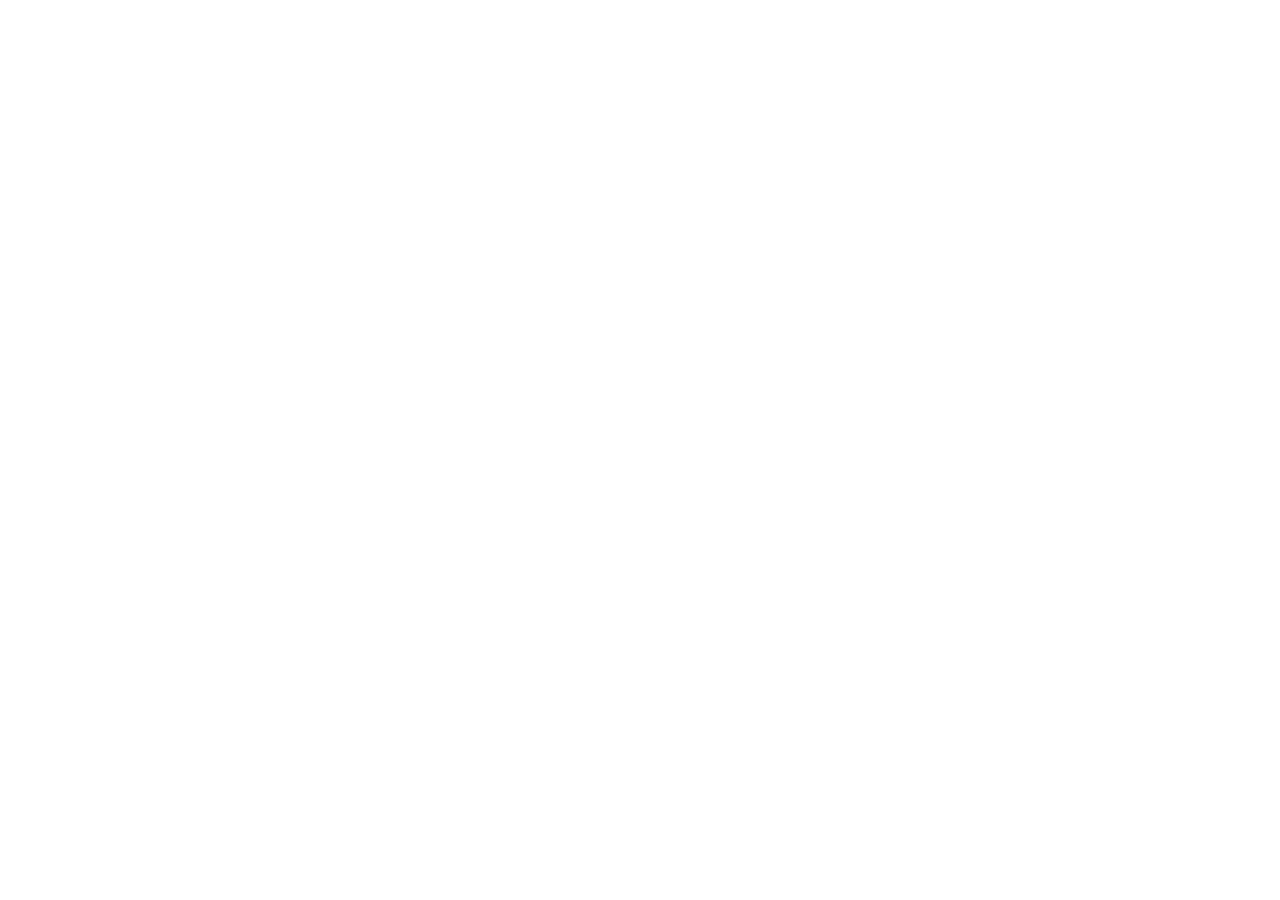
==== idlemerge.html @ b6aa2a53 "first commit for idle merge" ====
<!DOCTYPE html>
    <html lang="en">
    <head>
        <meta charset="UTF-8">
        <meta name="viewport" content="width=device-width, initial-scale=1.0">
        <title>Idle merge</title>
        <style>            
            html, body {
                width: 100%;
                height: 100%;
                margin: 0;
            }
        </style>
    </head>
    <body>
        <div id="garden"></div>
    </body>
</html>
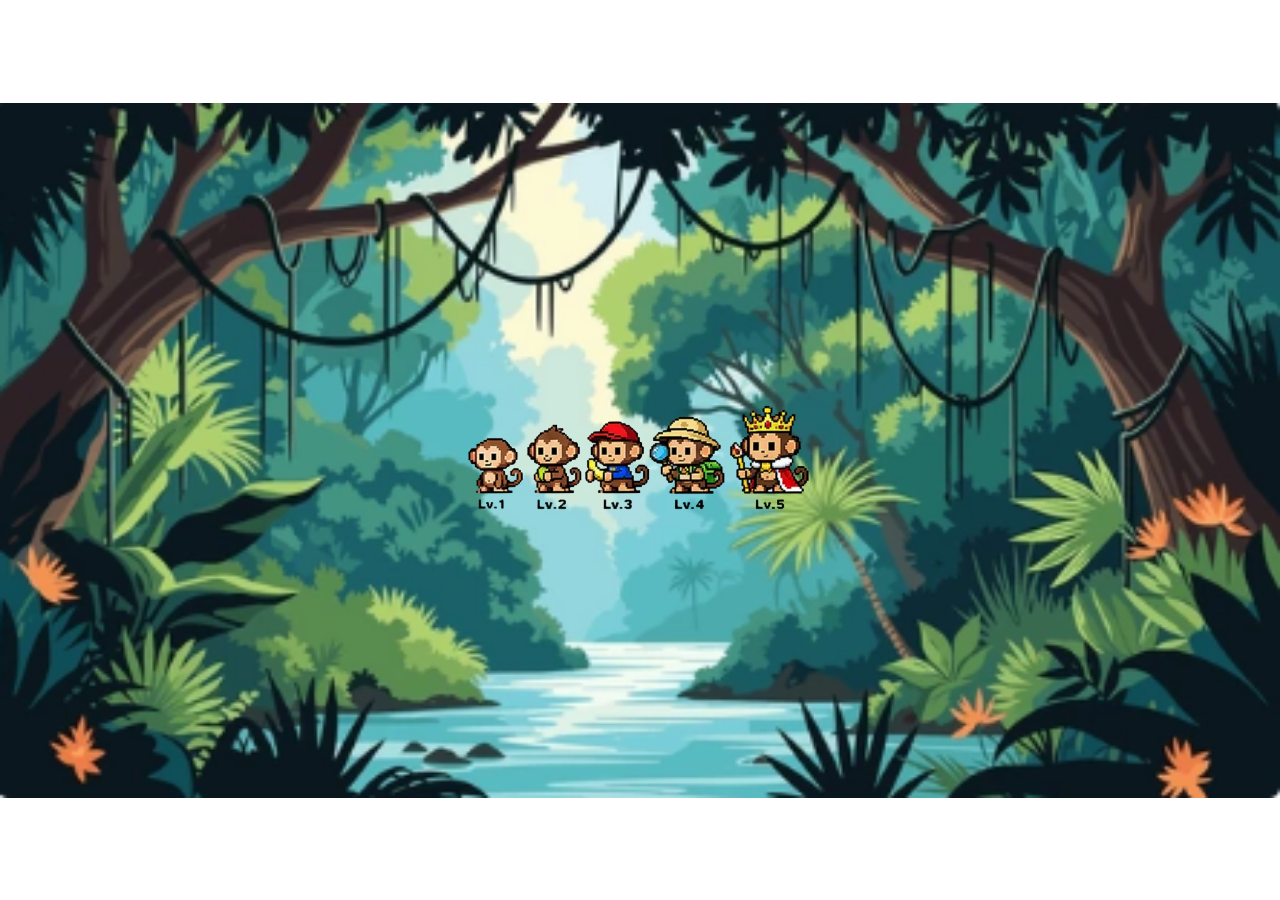
==== commit 421f41e3: "add img resources" ====
--- a/idlemerge.html
+++ b/idlemerge.html
@@ -10,9 +10,16 @@
                 height: 100%;
                 margin: 0;
             }
+            #jungle {
+                width: 100%;
+                height: 100%;
+                background: center / 100% no-repeat url("jungle.png")
+            }
         </style>
     </head>
     <body>
-        <div id="garden"></div>
+        <div id="jungle">
+            <img src="monkeys_v1.png" style="position: absolute; top: calc(50% - 145px / 2); left: calc(50% - 348px / 2);"/>
+        </div>
     </body>
 </html>
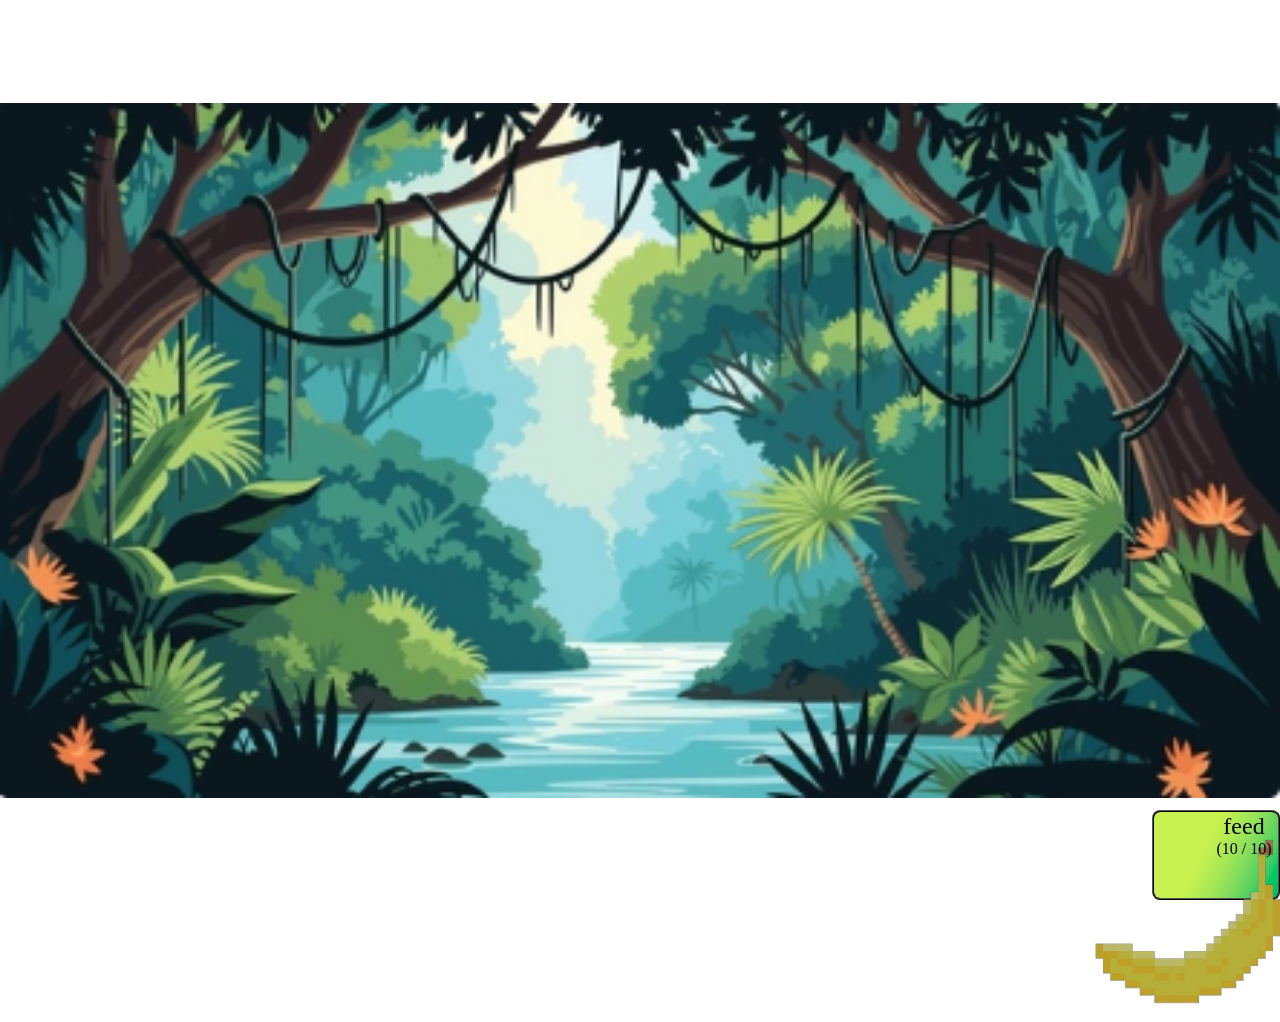
==== commit b6b0a414: "implement generating bananas" ====
--- a/idlemerge.html
+++ b/idlemerge.html
@@ -13,13 +13,49 @@
             #jungle {
                 width: 100%;
                 height: 100%;
-                background: center / 100% no-repeat url("jungle.png")
+                background: center / 100% no-repeat url("./images/jungle.png")
+            }
+            #controller-container {
+                position: absolute;
+                top: 90%;
+                display: flex;
+                width: 100%;
+                height: 10%;
+                padding: 0;
+                box-sizing: border-box;
+                flex-direction: row-reverse;
+            }
+            #generator {
+                display: flex;
+                width: 10%;
+                height: 100%;
+                border-style: ridge;
+                border-radius: 0.5rem;
+                --hdr-gradient: linear-gradient(
+                  116deg in oklab,
+                  oklch(90% 0.19 123) 42%,
+                  72%,
+                  oklch(70% 0.2 155)  96%
+                );
+                --sdr-gradient: linear-gradient(116deg, #c7f24f 42%, 72%, #00c063 96%);
+                background: var(--hdr-gradient);
             }
         </style>
+        <script type="module" src="./scripts/idlemerge/gamecontroller.js"></script>
     </head>
     <body>
         <div id="jungle">
-            <img src="monkeys_v1.png" style="position: absolute; top: calc(50% - 145px / 2); left: calc(50% - 348px / 2);"/>
+            <div id="controller-container">
+                <button id="generator">
+                    <div style="width: 50%; display: flex; flex-direction: column; align-items: center; justify-content: center;">
+                        <img src="./images/banana.png" style="height: 70%;"/>
+                    </div>
+                    <div style="width: 50%; display: flex; flex-direction: column; align-items: center; justify-content: center; font-size: 1.5rem; font-family: fantasy;">
+                        <div>feed</div>
+                        <div id="remaining" style="font-size: 1rem;"></div>
+                    </div>
+                </button>
+            </div>
         </div>
     </body>
 </html>
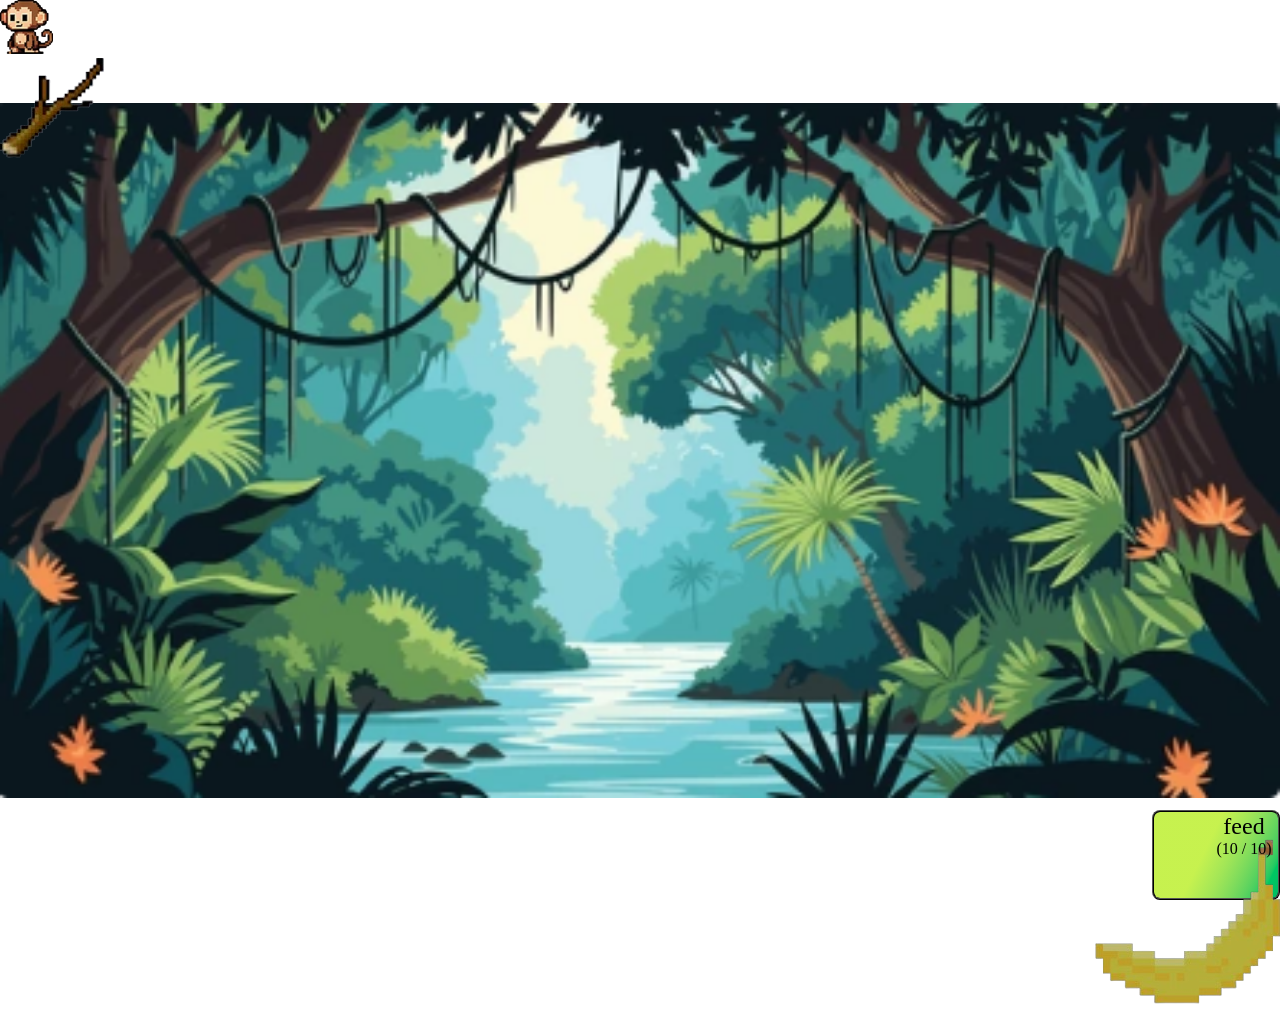
==== commit df8615e2: "Implement displaying finance" ====
--- a/idlemerge.html
+++ b/idlemerge.html
@@ -45,6 +45,16 @@
     </head>
     <body>
         <div id="jungle">
+            <div id="inventory">
+                <div id="monkey_count">
+                    <div><img src="./images/monkey_lv1.png" /></div>
+                    <div></div>
+                </div>
+                <div id="finance">
+                    <div><img src="./images/branch.png" /></div>
+                    <div></div>
+                </div>
+            </div>
             <div id="controller-container">
                 <button id="generator">
                     <div style="width: 50%; display: flex; flex-direction: column; align-items: center; justify-content: center;">
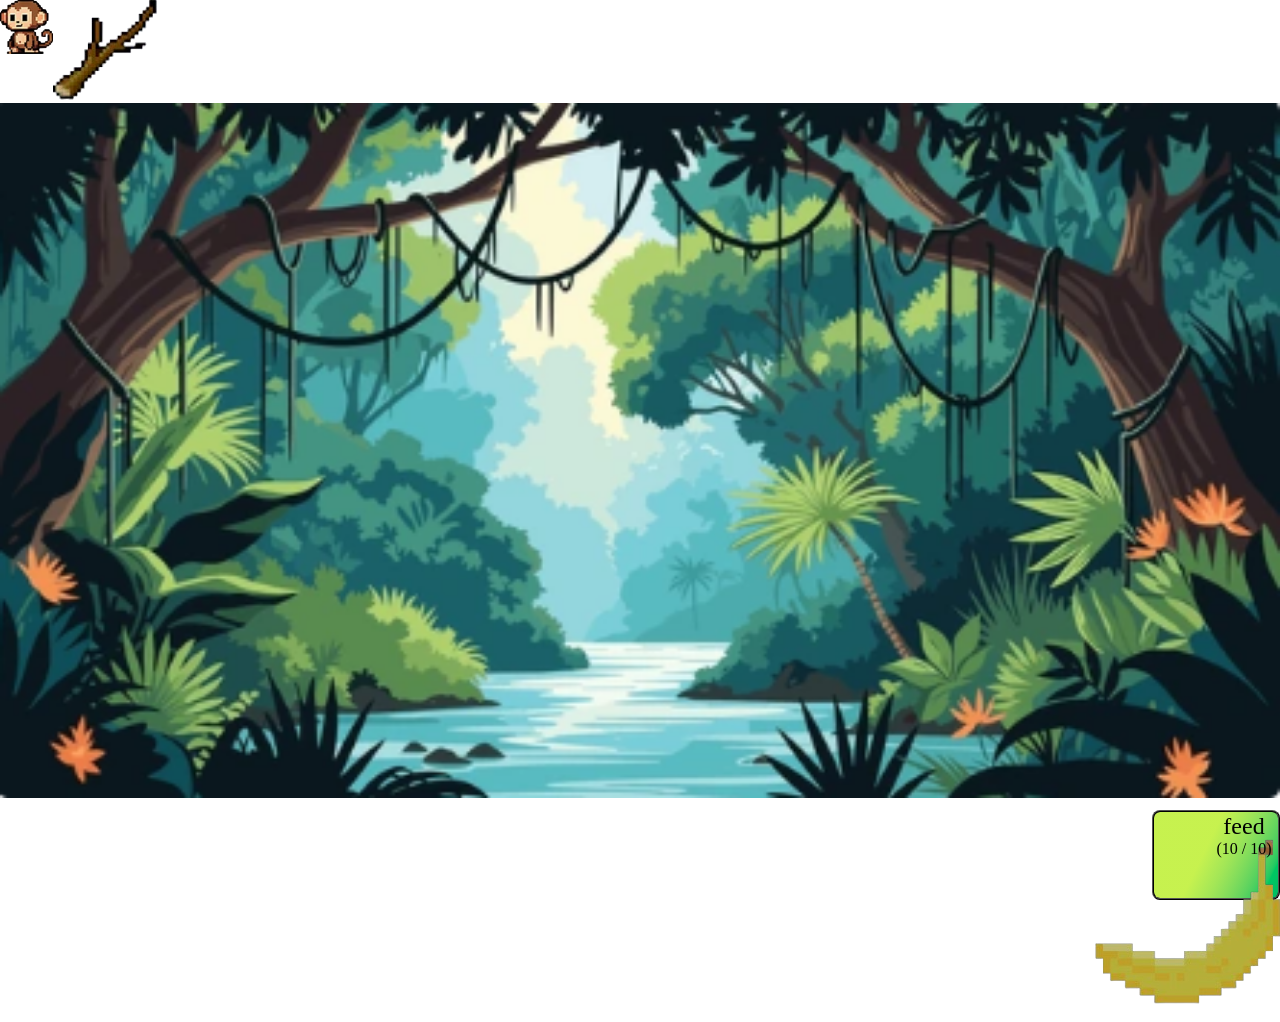
==== commit 7737bec7: "seperate style from html in Idle merge" ====
--- a/idlemerge.html
+++ b/idlemerge.html
@@ -4,63 +4,27 @@
         <meta charset="UTF-8">
         <meta name="viewport" content="width=device-width, initial-scale=1.0">
         <title>Idle merge</title>
-        <style>            
-            html, body {
-                width: 100%;
-                height: 100%;
-                margin: 0;
-            }
-            #jungle {
-                width: 100%;
-                height: 100%;
-                background: center / 100% no-repeat url("./images/jungle.png")
-            }
-            #controller-container {
-                position: absolute;
-                top: 90%;
-                display: flex;
-                width: 100%;
-                height: 10%;
-                padding: 0;
-                box-sizing: border-box;
-                flex-direction: row-reverse;
-            }
-            #generator {
-                display: flex;
-                width: 10%;
-                height: 100%;
-                border-style: ridge;
-                border-radius: 0.5rem;
-                --hdr-gradient: linear-gradient(
-                  116deg in oklab,
-                  oklch(90% 0.19 123) 42%,
-                  72%,
-                  oklch(70% 0.2 155)  96%
-                );
-                --sdr-gradient: linear-gradient(116deg, #c7f24f 42%, 72%, #00c063 96%);
-                background: var(--hdr-gradient);
-            }
-        </style>
+        <link rel="stylesheet" href="./styles/idlemerge.css" />
         <script type="module" src="./scripts/idlemerge/gamecontroller.js"></script>
     </head>
     <body>
         <div id="jungle">
-            <div id="inventory">
-                <div id="monkey_count">
-                    <div><img src="./images/monkey_lv1.png" /></div>
-                    <div></div>
+            <div id="aggregation" class="interface flexbox">
+                <div id="agg-monkey" class="flexbox">
+                    <div><img src="./images/monkey_lv1.png"/></div>
+                    <div class="quantity"></div>
                 </div>
-                <div id="finance">
-                    <div><img src="./images/branch.png" /></div>
-                    <div></div>
+                <div id="agg-branch" class="flexbox">
+                    <div><img src="./images/branch.png"/></div>
+                    <div class="quantity"></div>
                 </div>
             </div>
-            <div id="controller-container">
+            <div id="contents" class="interface flexbox">
                 <button id="generator">
-                    <div style="width: 50%; display: flex; flex-direction: column; align-items: center; justify-content: center;">
+                    <div class="flexbox centered column half-width">
                         <img src="./images/banana.png" style="height: 70%;"/>
                     </div>
-                    <div style="width: 50%; display: flex; flex-direction: column; align-items: center; justify-content: center; font-size: 1.5rem; font-family: fantasy;">
+                    <div class="flexbox centered column half-width" style="font-size: 1.5rem; font-family: fantasy;">
                         <div>feed</div>
                         <div id="remaining" style="font-size: 1rem;"></div>
                     </div>
--- a/styles/idlemerge.css
+++ b/styles/idlemerge.css
@@ -0,0 +1,60 @@
+/** common styles **/
+html, body {
+    width: 100%;
+    height: 100%;
+    margin: 0;
+    color: white;
+}
+.half-width {
+    width: 50%;
+}
+.flexbox {
+    display: flex;                
+}
+.flexbox.centered {
+    align-items: center;
+    justify-content: center;
+}
+.flexbox.column {
+    flex-direction: column;
+}
+/** user interface **/
+#jungle {
+    width: 100%;
+    height: 100%;
+    background: center / 100% no-repeat url("../images/jungle.png")
+}
+#contents {
+    top: 90%;
+    height: 10%;
+    flex-direction: row-reverse;
+}
+#aggregation {
+    height: 10%;
+    top: 0;
+}
+.interface {
+    position: absolute;
+    box-sizing: border-box;
+    width: 100%;
+    padding: 0;
+}
+#generator {
+    display: flex;
+    width: 10%;
+    height: 100%;
+    border-style: ridge;
+    border-radius: 0.5rem;
+    --hdr-gradient: linear-gradient(
+        116deg in oklab,
+        oklch(90% 0.19 123) 42%,
+        72%,
+        oklch(70% 0.2 155)  96%
+    );
+    --sdr-gradient: linear-gradient(116deg, #c7f24f 42%, 72%, #00c063 96%);
+    background: var(--hdr-gradient);
+}
+[id^="agg-"] .quantity {
+    font-size: 1.5rem;
+    font-weight: bold;
+}
